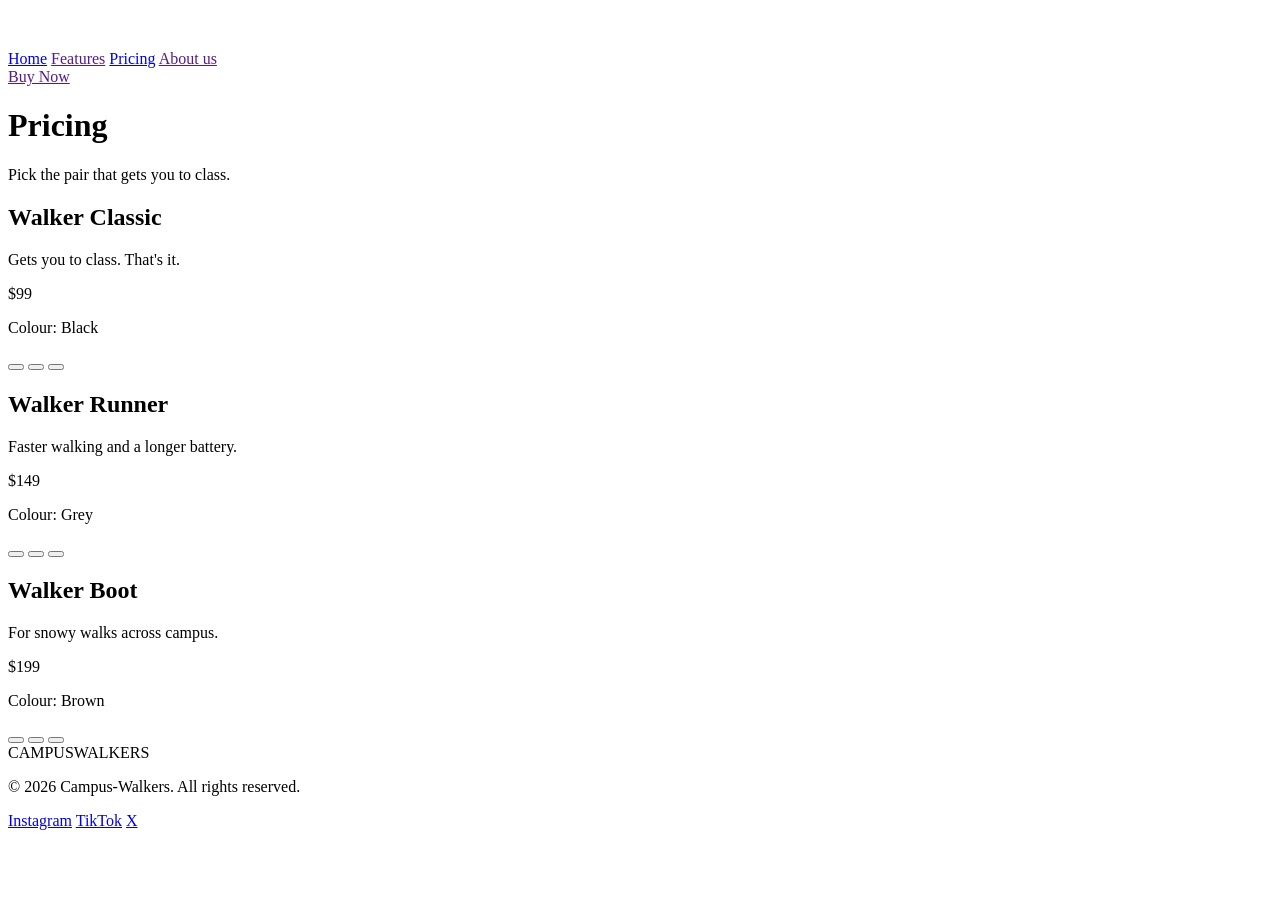
==== prices/Prices.html @ 82a54d8e "updated pricing html" ====
<!DOCTYPE html>
<html lang="en">

<head>
    <meta charset="UTF-8">
    <meta name="viewport" content="width=device-width, initial-scale=1.0">
    <title>Campus walkers</title>
    <link rel="stylesheet" href="global.css">
    <link rel="stylesheet" href="pricing.css">
</head>

<body>

    <!-- nav (same as home page) -->
    <nav>
        <div>
            <a href="index.html">
                <figure><img src="" alt=""></figure>
            </a>
            <a href="index.html">Home</a>
            <a href="">Features</a>
            <a href="pricing.html">Pricing</a>
            <a href="">About us</a>
        </div>
        <div>
            <a href="">Buy Now</a>
        </div>
    </nav>

    <main>

        <!-- title -->
        <div class="title">
            <h1>Pricing</h1>
            <p>Pick the pair that gets you to class.</p>
        </div>

        <!-- shoes -->
        <div class="cards">

            <div class="card">
                <h2>Walker Classic</h2>
                <p>Gets you to class. That's it.</p>
                <p class="price">$99</p>
                <p>Colour: <span id="colour1">Black</span></p>
                <button class="colour black" onclick="pickColour('colour1', 'Black')"></button>
                <button class="colour white" onclick="pickColour('colour1', 'White')"></button>
                <button class="colour orange" onclick="pickColour('colour1', 'Orange')"></button>
            </div>

            <div class="card">
                <h2>Walker Runner</h2>
                <p>Faster walking and a longer battery.</p>
                <p class="price">$149</p>
                <p>Colour: <span id="colour2">Grey</span></p>
                <button class="colour grey" onclick="pickColour('colour2', 'Grey')"></button>
                <button class="colour blue" onclick="pickColour('colour2', 'Blue')"></button>
                <button class="colour black" onclick="pickColour('colour2', 'Black')"></button>
            </div>

            <div class="card">
                <h2>Walker Boot</h2>
                <p>For snowy walks across campus.</p>
                <p class="price">$199</p>
                <p>Colour: <span id="colour3">Brown</span></p>
                <button class="colour brown" onclick="pickColour('colour3', 'Brown')"></button>
                <button class="colour tan" onclick="pickColour('colour3', 'Tan')"></button>
                <button class="colour black" onclick="pickColour('colour3', 'Black')"></button>
            </div>

        </div>
    </main>

    <!-- footer (same as home page) -->
    <footer class="footer">
        <div class="footer-logo">CAMPUS<span>WALKERS</span></div>

        <p class="footer-middle">&copy; 2026 Campus-Walkers. All rights reserved.</p>

        <div class="socials">
            <a href="#" aria-label="Instagram">Instagram</a>
            <a href="#" aria-label="TikTok">TikTok</a>
            <a href="#" aria-label="X">X</a>
        </div>
    </footer>

    <script src="pricing.js"></script>
</body>

</html>
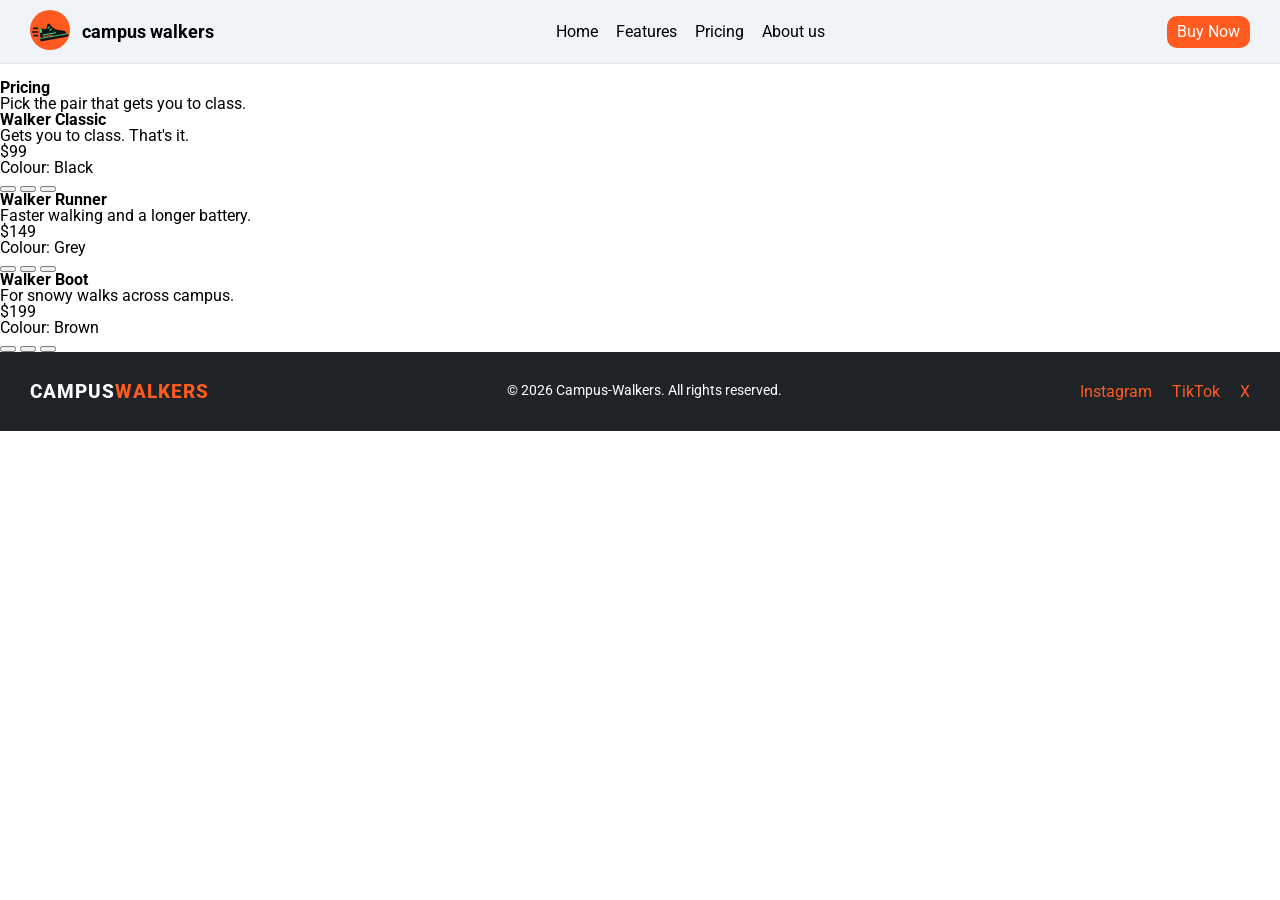
==== commit 2b7db992: "added navs and footers to all pages" ====
--- a/prices/Prices.html
+++ b/prices/Prices.html
@@ -5,7 +5,7 @@
     <meta charset="UTF-8">
     <meta name="viewport" content="width=device-width, initial-scale=1.0">
     <title>Campus walkers</title>
-    <link rel="stylesheet" href="global.css">
+    <link rel="stylesheet" href="/global.css">
     <link rel="stylesheet" href="pricing.css">
 </head>
 
@@ -13,21 +13,22 @@
 
     <!-- nav (same as home page) -->
     <nav>
+        <a href="/index.html" id="logo-link">
+            <figure id="logo"><img src="/icons/logo.svg" alt="campus walkers logo"></figure>
+            <h1>campus walkers</h1>
+        </a>
         <div>
-            <a href="index.html">
-                <figure><img src="" alt=""></figure>
-            </a>
-            <a href="index.html">Home</a>
-            <a href="">Features</a>
-            <a href="pricing.html">Pricing</a>
-            <a href="">About us</a>
+            <a href="/index.html">Home</a>
+            <a href="/productFeatures/productFeatures.html">Features</a>
+            <a href="/prices/Prices.html">Pricing</a>
+            <a href="/teamPage/TeamPage.html">About us</a>
         </div>
         <div>
-            <a href="">Buy Now</a>
+            <a href="/prices/Prices.html" id="buy-nav">Buy Now</a>
         </div>
     </nav>
 
-    <main>
+    <main style="padding-top: 80px;">
 
         <!-- title -->
         <div class="title">
@@ -77,7 +78,7 @@
 
         <p class="footer-middle">&copy; 2026 Campus-Walkers. All rights reserved.</p>
 
-        <div class="socials">
+        <div class="footer-links">
             <a href="#" aria-label="Instagram">Instagram</a>
             <a href="#" aria-label="TikTok">TikTok</a>
             <a href="#" aria-label="X">X</a>
--- a/global.css
+++ b/global.css
@@ -0,0 +1,218 @@
+/* 
+    This global CSS file contains all the styles that must be applied on all pages
+    It changes the costom font and resets the CSS defaults
+*/
+
+@import url('https://fonts.googleapis.com/css2?family=Roboto:ital,wght@0,100..900;1,100..900&display=swap');
+
+
+* {
+    font-family: "Roboto", Arial, sans-serif;
+    box-sizing: border-box;
+}
+
+:root {
+    --white: #FFFFFF;
+    --charcoal: #1E2328;
+    --orange: #FF5A1F;
+    --light-grey: #F4F6F8;
+}
+
+/* 
+    The following css snippet was copied from an external website
+    its purpose is to reset the CSS defaults
+*/
+
+/* http://meyerweb.com/eric/tools/css/reset/ 
+   v2.0 | 20110126
+   License: none (public domain)
+*/
+
+html, body, div, span, applet, object, iframe,
+h1, h2, h3, h4, h5, h6, p, blockquote, pre,
+a, abbr, acronym, address, big, cite, code,
+del, dfn, em, img, ins, kbd, q, s, samp,
+small, strike, strong, sub, sup, tt, var,
+b, u, i, center,
+dl, dt, dd, ol, ul, li,
+fieldset, form, label, legend,
+table, caption, tbody, tfoot, thead, tr, th, td,
+article, aside, canvas, details, embed, 
+figure, figcaption, footer, header, hgroup, 
+menu, nav, output, ruby, section, summary,
+time, mark, audio, video {
+	margin: 0;
+	padding: 0;
+	border: 0;
+	font-size: 100%;
+	vertical-align: baseline;
+}
+/* HTML5 display-role reset for older browsers */
+article, aside, details, figcaption, figure, 
+footer, header, hgroup, menu, nav, section {
+	display: block;
+}
+body {
+	line-height: 1;
+}
+ol, ul {
+	list-style: none;
+}
+blockquote, q {
+	quotes: none;
+}
+blockquote:before, blockquote:after,
+q:before, q:after {
+	content: '';
+	content: none;
+}
+table {
+	border-collapse: collapse;
+	border-spacing: 0;
+}
+
+/* navigation menu */
+
+nav {
+    width: 100vw;
+    display: flex;
+    align-items: center;
+    justify-content: space-between;
+    padding: 10px 30px;
+    background-color: #E2E8F080 ;
+    backdrop-filter: blur(12px);         
+	border-bottom: 1px solid #0000000d;       
+    position: fixed;
+    top: 0;
+    left: 0;
+    transition: transform 0.3s ease-in-out; 
+    z-index: 1000;
+}
+
+#logo-link {
+    display: flex;
+    align-items: center;
+    gap: 12px;
+}
+
+#logo-link h1 {
+    font-size: 18px;
+    font-weight: bold;
+}
+
+#logo {
+    width: 40px;
+}
+
+#buy-nav {
+    background-color: #FF5A1F;
+    color: white;
+    padding: 8px 10px;
+    border-radius:10px;
+    width: max-content;
+    text-decoration: none;
+}
+
+nav.hidden {
+  transform: translateY(-100%);
+}
+
+nav div {
+    display: flex;
+    align-items: center;
+    gap: 18px;
+}
+
+nav a {
+	color: black;
+	text-decoration: none;
+    font-size: 16px;
+}
+
+figure img {
+    width: 100%;
+}
+
+.headers {
+    font-size: 25px;
+    font-weight: bold;
+}
+
+.container {
+    padding: 70px 50px;
+}
+
+/* media frames */
+
+@media (max-width: 600px) {
+  nav {
+    flex-wrap: wrap;
+    padding: 8px 16px;
+    row-gap: 6px;
+  }
+
+  nav div:first-of-type {
+    order: 3;
+    width: 100%;
+    justify-content: center;
+    gap: 14px;
+  }
+
+  nav a {
+    font-size: 15px;
+  }
+
+  #logo-link h1 {
+    font-size: 16px;
+  }
+
+  #logo {
+    width: 34px;
+  }
+
+  .container {
+    padding: 50px 20px;
+  }
+}
+
+
+/* footer */
+
+.footer {
+    background-color: var(--charcoal);
+    color: var(--white);
+    display: flex;
+    align-items: center;
+    justify-content: space-between;
+    flex-wrap: wrap;
+    gap: 16px;
+    padding: 30px;
+}
+
+.footer-logo {
+    font-weight: 800;
+    font-size: 1.2rem;
+    letter-spacing: 1px;
+}
+
+.footer-logo span {
+    color: var(--orange);
+}
+
+.footer-middle {
+    font-size: 0.9rem;
+}
+
+.footer-links {
+    display: flex;
+    gap: 20px;
+}
+
+.footer-links a {
+    color: var(--orange);
+    text-decoration: none;
+}
+
+.footer-links a:hover {
+    text-decoration: underline;
+}
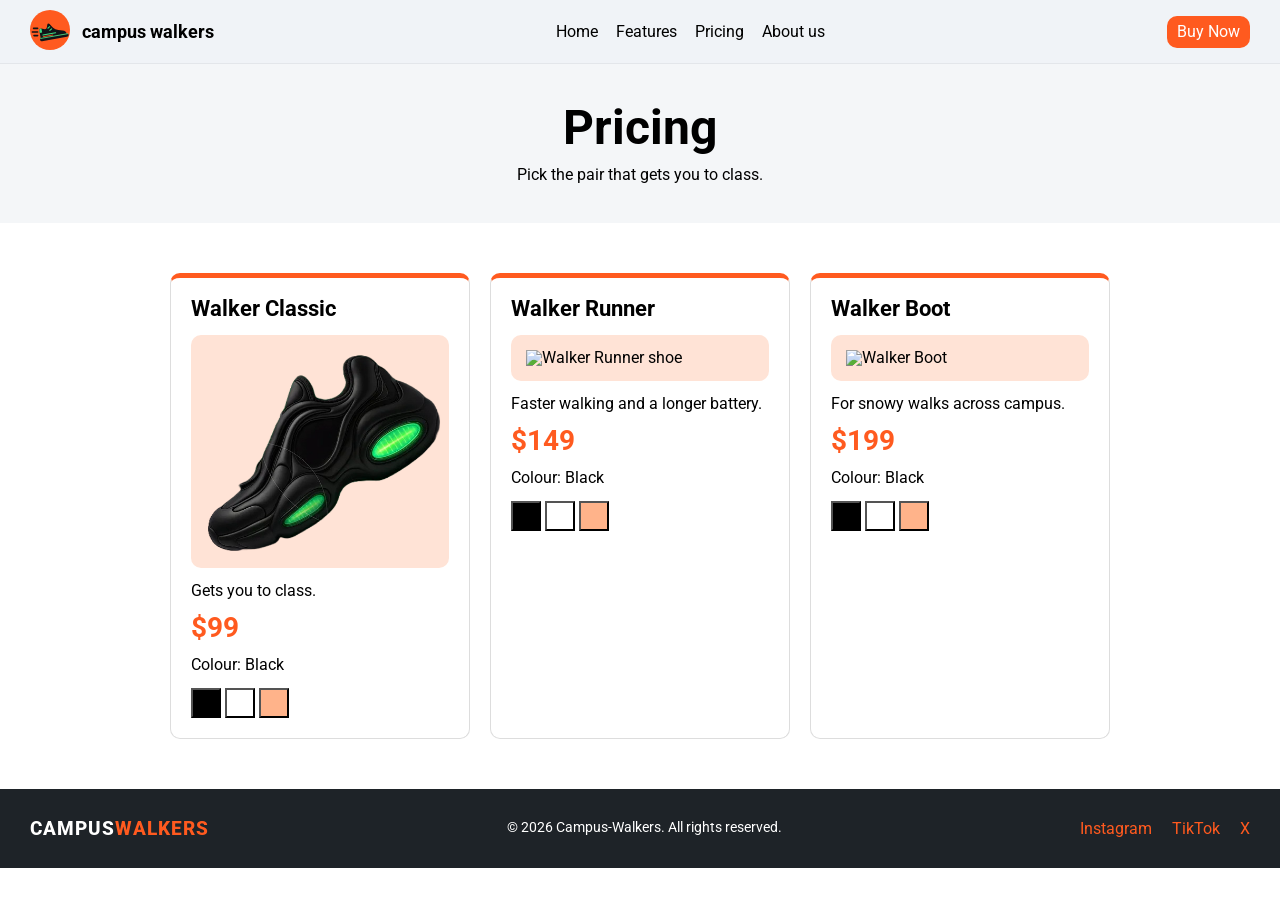
==== commit 76793485: "updated pricing, html, js and css" ====
--- a/prices/Prices.html
+++ b/prices/Prices.html
@@ -5,71 +5,79 @@
     <meta charset="UTF-8">
     <meta name="viewport" content="width=device-width, initial-scale=1.0">
     <title>Campus walkers</title>
-    <link rel="stylesheet" href="/global.css">
-    <link rel="stylesheet" href="pricing.css">
+    <link rel="stylesheet" href="../global.css">
+    <link rel="stylesheet" href="Prices.css">
 </head>
 
 <body>
-
-    <!-- nav (same as home page) -->
+    <!-- Nav (same as home page) -->
     <nav>
-        <a href="/index.html" id="logo-link">
-            <figure id="logo"><img src="/icons/logo.svg" alt="campus walkers logo"></figure>
+        <a href="../index.html" id="logo-link">
+            <figure id="logo"><img src="../icons/logo.svg" alt="campus walkers logo"></figure>
             <h1>campus walkers</h1>
         </a>
         <div>
-            <a href="/index.html">Home</a>
-            <a href="/productFeatures/productFeatures.html">Features</a>
-            <a href="/prices/Prices.html">Pricing</a>
-            <a href="/teamPage/TeamPage.html">About us</a>
+            <a href="../index.html">Home</a>
+            <a href="../productFeatures/productFeatures.html">Features</a>
+            <a href="../prices/Prices.html">Pricing</a>
+            <a href="../teamPage/TeamPage.html">About us</a>
         </div>
         <div>
-            <a href="/prices/Prices.html" id="buy-nav">Buy Now</a>
+            <a href="../prices/Prices.html" id="buy-nav">Buy Now</a>
         </div>
     </nav>
 
-    <main style="padding-top: 80px;">
+    <main>
 
-        <!-- title -->
-        <div class="title">
-            <h1>Pricing</h1>
+         <div class="title">
+            <h2 class="title-text">Pricing</h2>
             <p>Pick the pair that gets you to class.</p>
         </div>
 
-        <!-- shoes -->
+
         <div class="cards">
 
             <div class="card">
-                <h2>Walker Classic</h2>
-                <p>Gets you to class. That's it.</p>
+                <h3>Walker Classic</h3>
+                <div class="shoe-box">
+                    <img class="shoe big-shoe" src="../images/one_campus_walker_shoe.png" alt="Walker Classic shoe">
+                </div>
+                <p>Gets you to class.</p>
                 <p class="price">$99</p>
                 <p>Colour: <span id="colour1">Black</span></p>
                 <button class="colour black" onclick="pickColour('colour1', 'Black')"></button>
                 <button class="colour white" onclick="pickColour('colour1', 'White')"></button>
-                <button class="colour orange" onclick="pickColour('colour1', 'Orange')"></button>
+                <button class="colour light-orange" onclick="pickColour('colour1', 'Light Orange')"></button>
             </div>
 
             <div class="card">
-                <h2>Walker Runner</h2>
+                <h3>Walker Runner</h3>
+                <div class="shoe-box">
+                    <img class="shoe" src="../images/campus_walker_runner.png" alt="Walker Runner shoe">
+                </div>
                 <p>Faster walking and a longer battery.</p>
                 <p class="price">$149</p>
-                <p>Colour: <span id="colour2">Grey</span></p>
-                <button class="colour grey" onclick="pickColour('colour2', 'Grey')"></button>
-                <button class="colour blue" onclick="pickColour('colour2', 'Blue')"></button>
+                <p>Colour: <span id="colour2">Black</span></p>
                 <button class="colour black" onclick="pickColour('colour2', 'Black')"></button>
+                <button class="colour white" onclick="pickColour('colour2', 'White')"></button>
+                <button class="colour light-orange" onclick="pickColour('colour2', 'Light Orange')"></button>
             </div>
 
             <div class="card">
-                <h2>Walker Boot</h2>
+                <h3>Walker Boot</h3>
+                <div class="shoe-box">
+                    <img class="shoe" src="../images/campus_walker_boot.png" alt="Walker Boot">
+                </div>
                 <p>For snowy walks across campus.</p>
                 <p class="price">$199</p>
-                <p>Colour: <span id="colour3">Brown</span></p>
-                <button class="colour brown" onclick="pickColour('colour3', 'Brown')"></button>
-                <button class="colour tan" onclick="pickColour('colour3', 'Tan')"></button>
+                <p>Colour: <span id="colour3">Black</span></p>
                 <button class="colour black" onclick="pickColour('colour3', 'Black')"></button>
+                <button class="colour white" onclick="pickColour('colour3', 'White')"></button>
+                <button class="colour light-orange" onclick="pickColour('colour3', 'Light Orange')"></button>
             </div>
 
         </div>
+
     </main>
 
     <!-- footer (same as home page) -->
@@ -85,7 +93,8 @@
         </div>
     </footer>
 
-    <script src="pricing.js"></script>
+    <script src="Prices.js"></script>
+    <script src="../global.js"></script>
 </body>
 
 </html>
--- a/prices/Prices.css
+++ b/prices/Prices.css
@@ -0,0 +1,97 @@
+/* page down so the nav doesn't cover it */
+main {
+  margin-top: 64px;
+}
+
+/*title bar */
+.title {
+  background-color: #f4f6f8;
+  text-align: center;
+  padding: 40px;
+}
+
+.title-text {
+  font-size: 48px;
+  font-weight: bold;
+  margin-bottom: 15px;
+}
+
+/* 3 cards side by side */
+.cards {
+  display: flex;
+  justify-content: center;
+  gap: 20px;
+  padding: 50px;
+}
+
+/* each shoe card */
+.card {
+  width: 300px;
+  padding: 20px;
+  border: 1px solid #dddddd;
+  border-top: 5px solid #ff5a1f;
+  border-radius: 10px;
+}
+
+.card h3 {
+  font-size: 22px;
+  font-weight: bold;
+  margin-bottom: 15px;
+}
+
+.card p {
+  margin-bottom: 15px;
+}
+
+/* light orange box behind each shoe */
+.shoe-box {
+  background-color: #ffe3d6;
+  border-radius: 10px;
+  padding: 15px;
+  margin-bottom: 15px;
+  overflow: hidden;
+}
+
+/* all shoe pictures the same size */
+.shoe {
+  width: 100%;
+  height: 200px;
+  object-fit: contain;
+}
+
+/* Classic picture is smaller*/
+.big-shoe {
+  transform: scale(1.4);
+}
+
+.price {
+  color: #ff5a1f;
+  font-size: 28px;
+  font-weight: bold;
+}
+
+/* colour squares of shoes */
+.colour {
+  width: 30px;
+  height: 30px;
+}
+
+.black {
+  background-color: black;
+}
+
+.white {
+  background-color: white;
+}
+
+.light-orange {
+  background-color: #ffb38a;
+}
+
+/* phone */
+@media (max-width: 700px) {
+  .cards {
+    flex-direction: column;
+    align-items: center;
+  }
+}
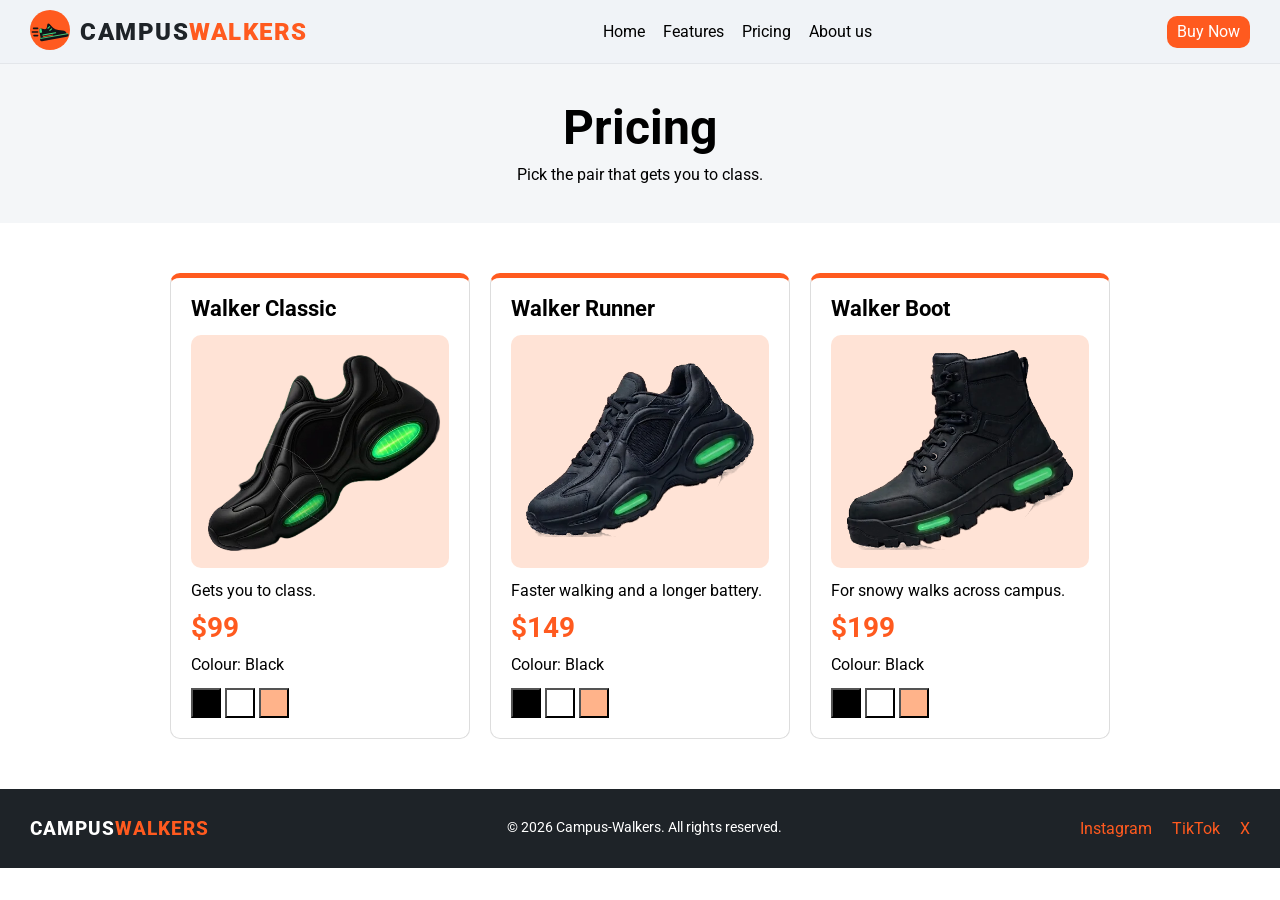
==== commit 99639bca: "Final tweaks and worked on the product features pages." ====
--- a/prices/Prices.html
+++ b/prices/Prices.html
@@ -14,7 +14,7 @@
     <nav>
         <a href="../index.html" id="logo-link">
             <figure id="logo"><img src="../icons/logo.svg" alt="campus walkers logo"></figure>
-            <h1>campus walkers</h1>
+            <h1>CAMPUS<span>WALKERS</span></h1>
         </a>
         <div>
             <a href="../index.html">Home</a>
--- a/global.css
+++ b/global.css
@@ -92,16 +92,24 @@
 #logo-link {
     display: flex;
     align-items: center;
-    gap: 12px;
-}
-
-#logo-link h1 {
-    font-size: 18px;
-    font-weight: bold;
-}
-
+    gap: 10px;
+}
+
+/* shoe icon */
 #logo {
     width: 40px;
+}
+
+/* CAMPUSWALKERS text, same style as the footer */
+#logo-link h1 {
+    font-size: 24px;
+    font-weight: 900;
+    letter-spacing: 1.5px;
+    color: #1E2328;
+}
+
+#logo-link h1 span {
+    color: #FF5A1F;
 }
 
 #buy-nav {
